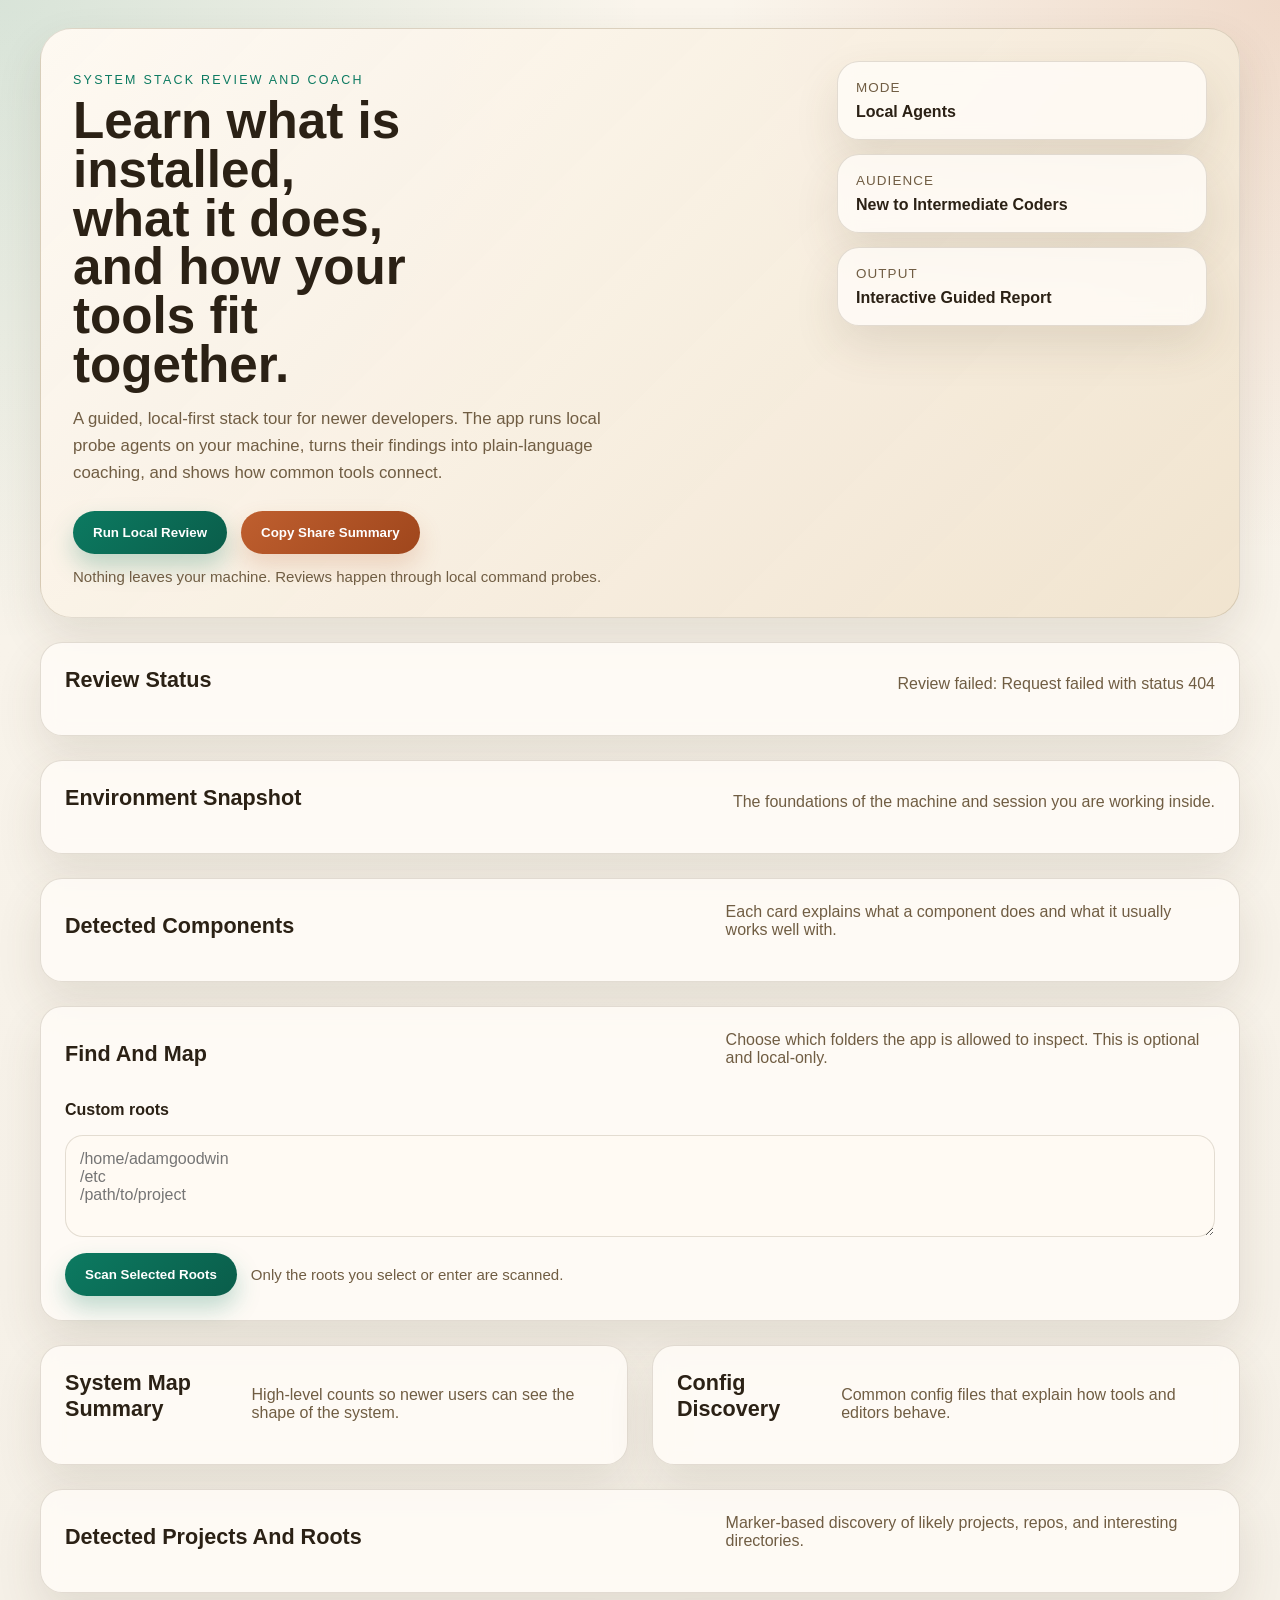
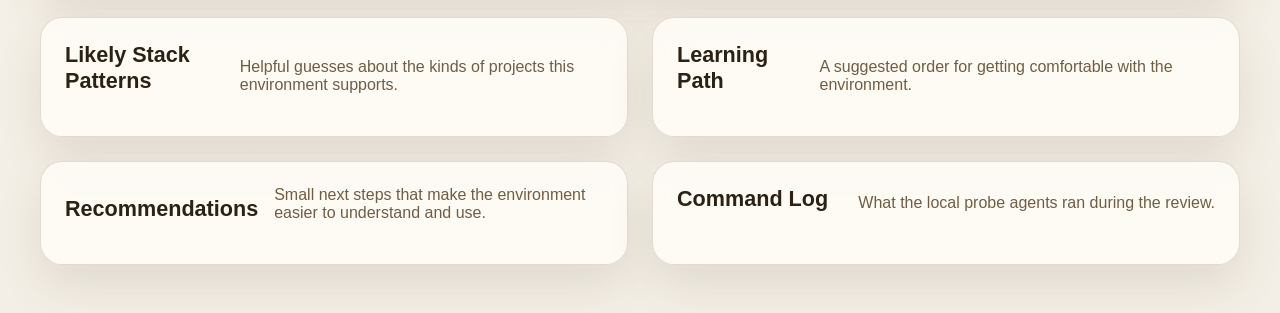
==== src/stack_review_coach/web/index.html @ 3c6cb056 "Build system stack review desktop app" ====
<!DOCTYPE html>
<html lang="en">
  <head>
    <meta charset="UTF-8" />
    <meta name="viewport" content="width=device-width, initial-scale=1.0" />
    <title>System Stack Review and Coach</title>
    <link rel="stylesheet" href="styles.css" />
  </head>
  <body>
    <div class="page-shell">
      <header class="hero">
        <div class="hero-copy">
          <p class="eyebrow">System Stack Review and Coach</p>
          <h1>Learn what is installed, what it does, and how your tools fit together.</h1>
          <p class="lede">
            A guided, local-first stack tour for newer developers. The app runs local probe agents on your machine,
            turns their findings into plain-language coaching, and shows how common tools connect.
          </p>
          <div class="hero-actions">
            <button id="runReviewButton">Run Local Review</button>
            <button id="shareSummaryButton" class="secondary-button">Copy Share Summary</button>
            <span class="subtle">Nothing leaves your machine. Reviews happen through local command probes.</span>
          </div>
        </div>
        <div class="hero-panel">
          <div class="metric-card">
            <span class="metric-label">Mode</span>
            <strong>Local Agents</strong>
          </div>
          <div class="metric-card">
            <span class="metric-label">Audience</span>
            <strong>New to Intermediate Coders</strong>
          </div>
          <div class="metric-card">
            <span class="metric-label">Output</span>
            <strong>Interactive Guided Report</strong>
          </div>
        </div>
      </header>

      <main>
        <section class="panel summary-panel">
          <div class="panel-header">
            <h2>Review Status</h2>
            <p id="statusText">Ready to inspect your environment.</p>
          </div>
          <div id="summaryGrid" class="summary-grid"></div>
        </section>

        <section class="panel">
          <div class="panel-header">
            <h2>Environment Snapshot</h2>
            <p>The foundations of the machine and session you are working inside.</p>
          </div>
          <div id="environmentGrid" class="data-grid"></div>
        </section>

        <section class="panel">
          <div class="panel-header">
            <h2>Detected Components</h2>
            <p>Each card explains what a component does and what it usually works well with.</p>
          </div>
          <div id="componentGrid" class="component-grid"></div>
        </section>

        <section class="panel">
          <div class="panel-header">
            <h2>Find And Map</h2>
            <p>Choose which folders the app is allowed to inspect. This is optional and local-only.</p>
          </div>
          <div class="scan-controls">
            <div id="suggestedRoots" class="chip-list"></div>
            <label class="input-label" for="customRootsInput">Custom roots</label>
            <textarea
              id="customRootsInput"
              rows="4"
              placeholder="/home/adamgoodwin&#10;/etc&#10;/path/to/project"
            ></textarea>
            <div class="scan-actions">
              <button id="runMapButton">Scan Selected Roots</button>
              <span class="subtle">Only the roots you select or enter are scanned.</span>
            </div>
          </div>
        </section>

        <section class="two-up">
          <section class="panel">
            <div class="panel-header">
              <h2>System Map Summary</h2>
              <p>High-level counts so newer users can see the shape of the system.</p>
            </div>
            <div id="mapSummaryGrid" class="summary-grid"></div>
            <ul id="mapTeachingNotes" class="text-list"></ul>
          </section>

          <section class="panel">
            <div class="panel-header">
              <h2>Config Discovery</h2>
              <p>Common config files that explain how tools and editors behave.</p>
            </div>
            <div id="configGrid" class="stack-list"></div>
          </section>
        </section>

        <section class="panel">
          <div class="panel-header">
            <h2>Detected Projects And Roots</h2>
            <p>Marker-based discovery of likely projects, repos, and interesting directories.</p>
          </div>
          <div id="scanResults" class="stack-list"></div>
        </section>

        <section class="two-up">
          <section class="panel">
            <div class="panel-header">
              <h2>Likely Stack Patterns</h2>
              <p>Helpful guesses about the kinds of projects this environment supports.</p>
            </div>
            <div id="stackMatches" class="stack-list"></div>
          </section>

          <section class="panel">
            <div class="panel-header">
              <h2>Learning Path</h2>
              <p>A suggested order for getting comfortable with the environment.</p>
            </div>
            <ol id="learningPath" class="learning-list"></ol>
          </section>
        </section>

        <section class="two-up">
          <section class="panel">
            <div class="panel-header">
              <h2>Recommendations</h2>
              <p>Small next steps that make the environment easier to understand and use.</p>
            </div>
            <ul id="recommendations" class="text-list"></ul>
          </section>

          <section class="panel">
            <div class="panel-header">
              <h2>Command Log</h2>
              <p>What the local probe agents ran during the review.</p>
            </div>
            <div id="commandLog" class="command-log"></div>
          </section>
        </section>
      </main>
    </div>

    <template id="componentTemplate">
      <article class="component-card">
        <div class="component-topline">
          <span class="pill category"></span>
          <span class="version"></span>
        </div>
        <h3 class="title"></h3>
        <p class="role"></p>
        <p class="path"></p>
        <div class="pairs"></div>
        <p class="tip"></p>
      </article>
    </template>

    <script src="app.js" defer></script>
  </body>
</html>
---- src/stack_review_coach/web/styles.css ----
:root {
  --bg: #f4efe6;
  --bg-strong: #efe2cc;
  --panel: rgba(255, 252, 247, 0.84);
  --panel-strong: #fffaf3;
  --line: rgba(84, 62, 34, 0.16);
  --text: #2b2115;
  --muted: #705d43;
  --accent: #0c7a61;
  --accent-2: #bf5f2f;
  --shadow: 0 20px 45px rgba(86, 67, 39, 0.12);
  --radius: 22px;
}

* {
  box-sizing: border-box;
}

body {
  margin: 0;
  font-family: "IBM Plex Sans", "Segoe UI", sans-serif;
  color: var(--text);
  background:
    radial-gradient(circle at top left, rgba(12, 122, 97, 0.14), transparent 28%),
    radial-gradient(circle at top right, rgba(191, 95, 47, 0.18), transparent 24%),
    linear-gradient(180deg, #faf5ec 0%, var(--bg) 100%);
  min-height: 100vh;
}

.page-shell {
  width: min(1200px, calc(100% - 32px));
  margin: 0 auto;
  padding: 28px 0 48px;
}

.hero {
  display: grid;
  grid-template-columns: 2fr 1fr;
  gap: 24px;
  background: linear-gradient(135deg, rgba(255, 250, 243, 0.95), rgba(239, 226, 204, 0.9));
  border: 1px solid var(--line);
  border-radius: 32px;
  box-shadow: var(--shadow);
  padding: 32px;
}

.eyebrow {
  letter-spacing: 0.18em;
  text-transform: uppercase;
  font-size: 0.78rem;
  color: var(--accent);
  margin-bottom: 10px;
}

h1,
h2,
h3,
strong {
  font-family: "Space Grotesk", "Avenir Next", sans-serif;
}

h1 {
  margin: 0;
  font-size: clamp(2.3rem, 4vw, 4.6rem);
  line-height: 0.95;
  max-width: 12ch;
}

.lede {
  max-width: 58ch;
  color: var(--muted);
  font-size: 1.05rem;
  line-height: 1.6;
}

.hero-actions {
  display: flex;
  flex-wrap: wrap;
  gap: 14px;
  align-items: center;
  margin-top: 24px;
}

button {
  border: 0;
  border-radius: 999px;
  padding: 14px 20px;
  background: linear-gradient(135deg, var(--accent), #0a5d4a);
  color: white;
  font-weight: 700;
  cursor: pointer;
  box-shadow: 0 12px 24px rgba(12, 122, 97, 0.26);
}

.secondary-button {
  background: linear-gradient(135deg, var(--accent-2), #9f461c);
  box-shadow: 0 12px 24px rgba(191, 95, 47, 0.2);
}

button:disabled {
  opacity: 0.7;
  cursor: progress;
}

.subtle {
  color: var(--muted);
  font-size: 0.94rem;
}

.hero-panel {
  display: grid;
  gap: 14px;
  align-content: start;
}

.metric-card,
.panel,
.summary-card,
.data-card,
.component-card,
.stack-card,
.command-entry {
  background: var(--panel);
  backdrop-filter: blur(10px);
  border: 1px solid var(--line);
  border-radius: var(--radius);
  box-shadow: var(--shadow);
}

.metric-card {
  padding: 18px;
}

.metric-label,
.summary-label {
  display: block;
  font-size: 0.84rem;
  text-transform: uppercase;
  letter-spacing: 0.08em;
  color: var(--muted);
  margin-bottom: 8px;
}

main {
  margin-top: 24px;
  display: grid;
  gap: 24px;
}

.panel {
  padding: 24px;
}

.panel-header {
  display: flex;
  justify-content: space-between;
  align-items: end;
  gap: 16px;
  margin-bottom: 18px;
}

.panel-header h2 {
  margin: 0;
  font-size: 1.35rem;
}

.panel-header p {
  margin: 0;
  color: var(--muted);
  max-width: 55ch;
}

.summary-grid,
.data-grid,
.component-grid {
  display: grid;
  gap: 16px;
}

.summary-grid {
  grid-template-columns: repeat(auto-fit, minmax(180px, 1fr));
}

.summary-card,
.data-card,
.component-card {
  padding: 18px;
}

.data-grid {
  grid-template-columns: repeat(auto-fit, minmax(180px, 1fr));
}

.data-card span {
  display: block;
  color: var(--muted);
  text-transform: capitalize;
  margin-bottom: 8px;
}

.component-grid {
  grid-template-columns: repeat(auto-fit, minmax(260px, 1fr));
}

.component-topline,
.stack-topline {
  display: flex;
  justify-content: space-between;
  gap: 12px;
  align-items: center;
  margin-bottom: 12px;
}

.pill {
  display: inline-flex;
  align-items: center;
  border-radius: 999px;
  padding: 6px 10px;
  background: rgba(12, 122, 97, 0.12);
  color: var(--accent);
  font-size: 0.82rem;
  font-weight: 700;
}

.confidence {
  background: rgba(191, 95, 47, 0.12);
  color: var(--accent-2);
}

.title {
  margin: 0 0 10px;
  font-size: 1.16rem;
}

.role,
.path,
.tip,
.stack-card p {
  color: var(--muted);
  line-height: 1.55;
}

.pairs {
  font-size: 0.94rem;
  margin: 14px 0;
}

.two-up {
  display: grid;
  grid-template-columns: 1fr 1fr;
  gap: 24px;
}

.learning-list,
.text-list {
  margin: 0;
  padding-left: 20px;
  display: grid;
  gap: 12px;
}

.stack-list,
.command-log {
  display: grid;
  gap: 14px;
}

.scan-controls {
  display: grid;
  gap: 16px;
}

.chip-list {
  display: flex;
  flex-wrap: wrap;
  gap: 10px;
}

.chip-option {
  display: inline-flex;
  gap: 8px;
  align-items: center;
  padding: 10px 14px;
  border-radius: 999px;
  background: rgba(12, 122, 97, 0.08);
  border: 1px solid rgba(12, 122, 97, 0.18);
  color: var(--text);
  cursor: pointer;
}

.chip-option input {
  accent-color: var(--accent);
}

.input-label {
  font-weight: 700;
}

textarea {
  width: 100%;
  border-radius: 18px;
  border: 1px solid var(--line);
  background: var(--panel-strong);
  padding: 14px;
  font: inherit;
  color: var(--text);
  resize: vertical;
}

.scan-actions {
  display: flex;
  flex-wrap: wrap;
  align-items: center;
  gap: 14px;
}

.stack-card,
.command-entry {
  padding: 18px;
}

.command-entry code {
  display: block;
  margin-bottom: 8px;
  font-size: 0.92rem;
}

.command-entry span {
  margin-right: 12px;
  color: var(--muted);
  font-size: 0.9rem;
}

.command-entry p {
  margin: 12px 0 0;
  color: var(--text);
  white-space: pre-wrap;
}

.compact-list {
  gap: 10px;
}

.compact-list li {
  line-height: 1.5;
}

@media (max-width: 900px) {
  .hero,
  .two-up {
    grid-template-columns: 1fr;
  }

  .panel-header {
    align-items: start;
    flex-direction: column;
  }
}
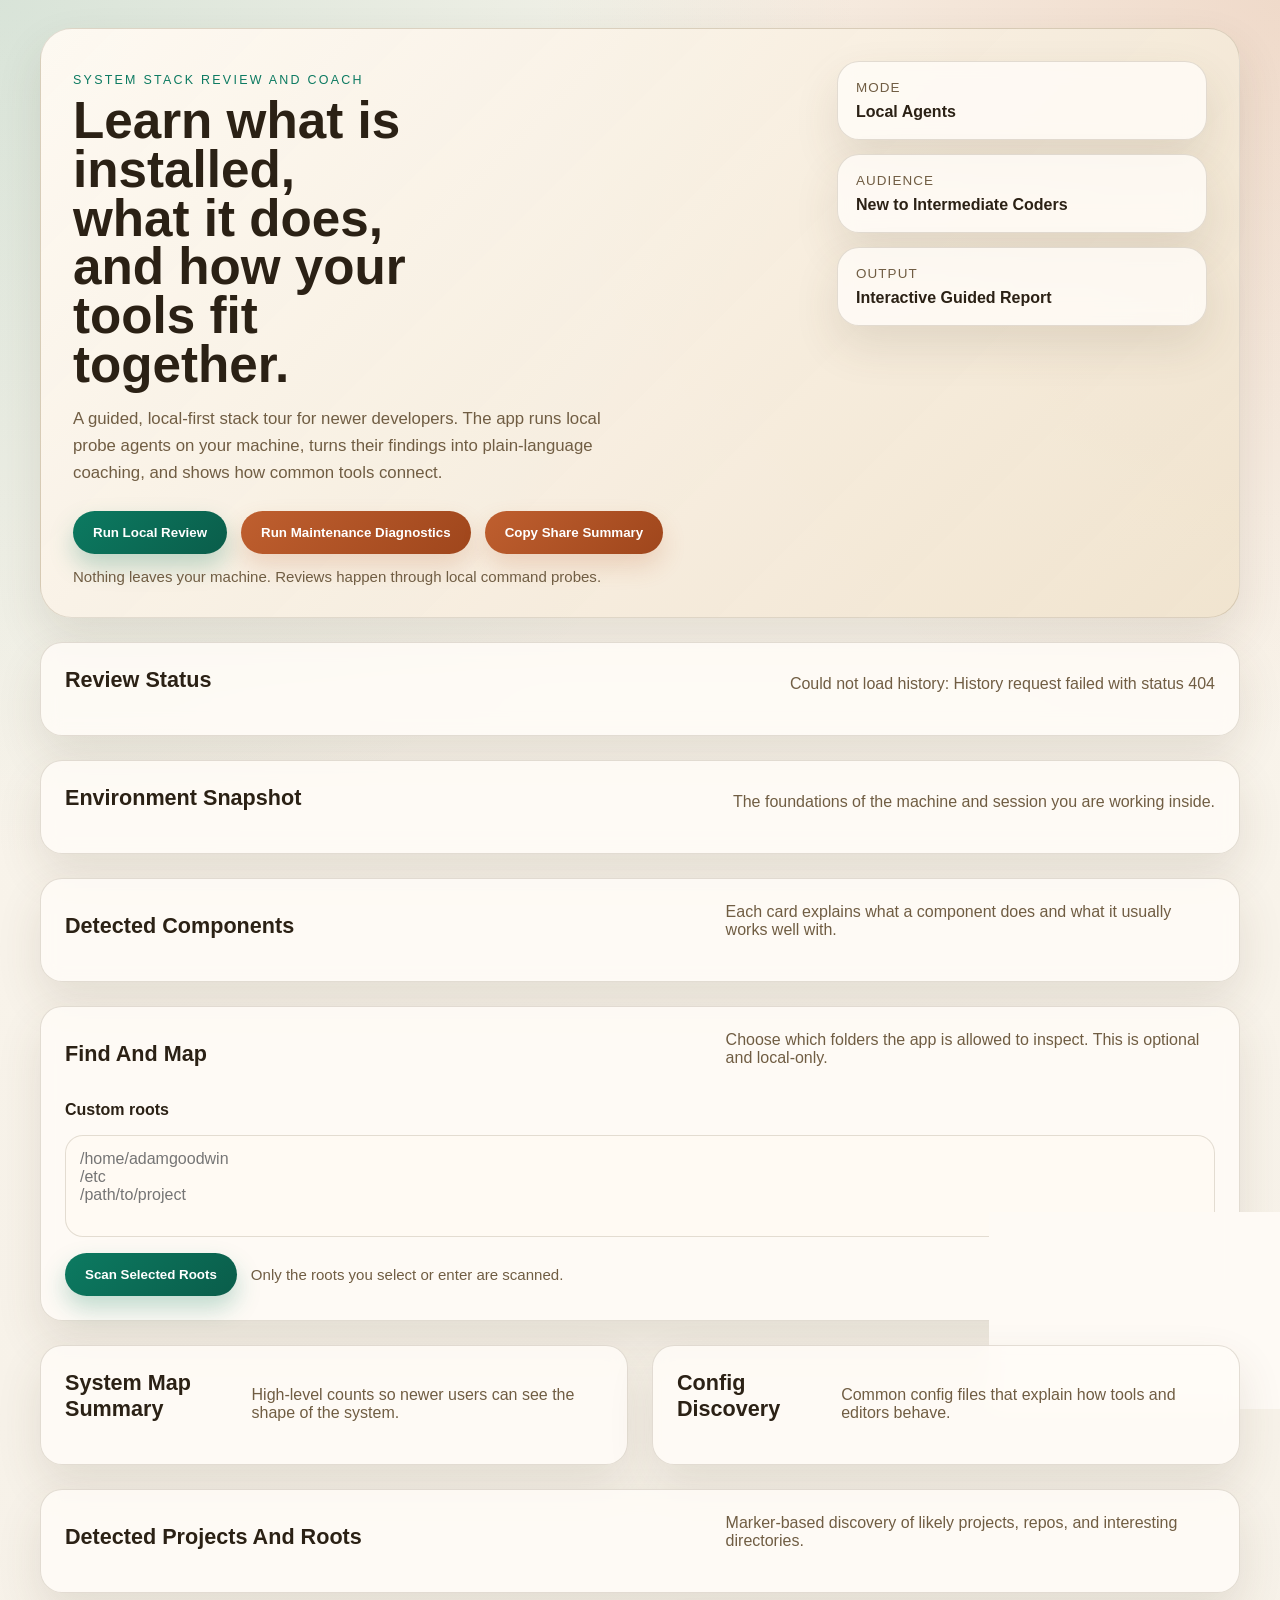
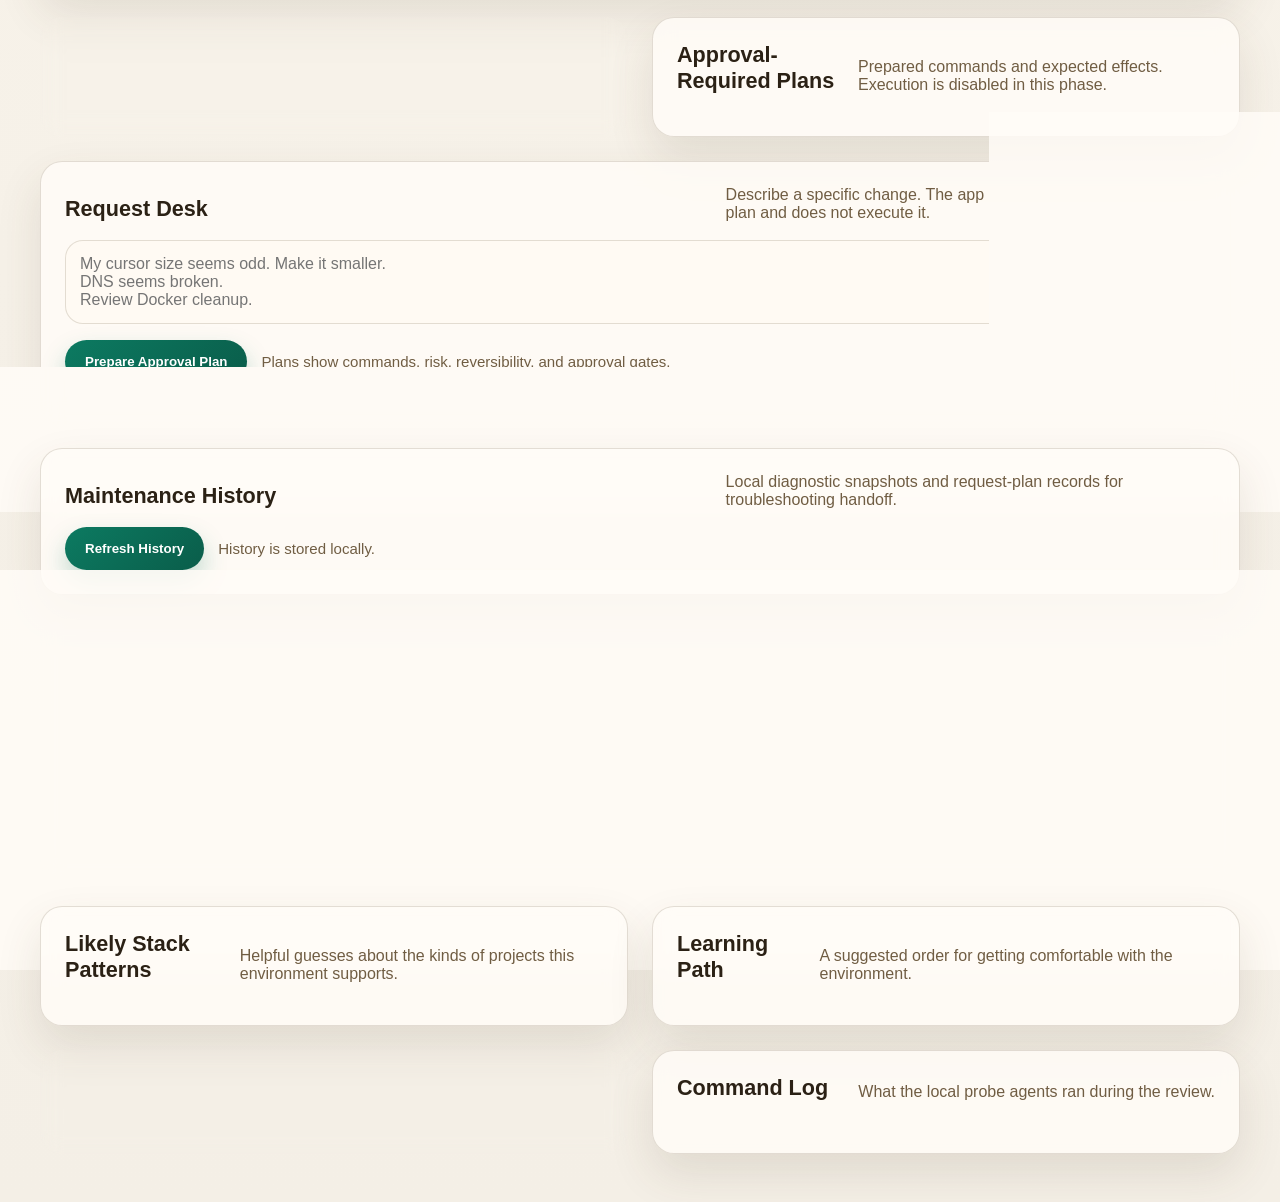
==== commit 0dab3008: "Expand request desk and add maintenance history" ====
--- a/src/stack_review_coach/web/index.html
+++ b/src/stack_review_coach/web/index.html
@@ -18,6 +18,7 @@
           </p>
           <div class="hero-actions">
             <button id="runReviewButton">Run Local Review</button>
+            <button id="runMaintenanceButton" class="secondary-button">Run Maintenance Diagnostics</button>
             <button id="shareSummaryButton" class="secondary-button">Copy Share Summary</button>
             <span class="subtle">Nothing leaves your machine. Reviews happen through local command probes.</span>
           </div>
@@ -108,6 +109,76 @@
             <p>Marker-based discovery of likely projects, repos, and interesting directories.</p>
           </div>
           <div id="scanResults" class="stack-list"></div>
+        </section>
+
+        <section class="two-up">
+          <section class="panel">
+            <div class="panel-header">
+              <h2>Maintenance Diagnostics</h2>
+              <p>Read-only health checks, ranked findings, and troubleshooting evidence.</p>
+            </div>
+            <div id="maintenanceSummaryGrid" class="summary-grid"></div>
+            <div id="maintenanceFindings" class="stack-list"></div>
+          </section>
+
+          <section class="panel">
+            <div class="panel-header">
+              <h2>Approval-Required Plans</h2>
+              <p>Prepared commands and expected effects. Execution is disabled in this phase.</p>
+            </div>
+            <div id="maintenancePlans" class="stack-list"></div>
+          </section>
+        </section>
+
+        <section class="panel">
+          <div class="panel-header">
+            <h2>Request Desk</h2>
+            <p>Describe a specific change. The app prepares an approval-required plan and does not execute it.</p>
+          </div>
+          <div class="scan-controls">
+            <textarea
+              id="requestInput"
+              rows="3"
+              placeholder="My cursor size seems odd. Make it smaller.&#10;DNS seems broken.&#10;Review Docker cleanup."
+            ></textarea>
+            <div class="scan-actions">
+              <button id="prepareRequestButton">Prepare Approval Plan</button>
+              <span class="subtle">Plans show commands, risk, reversibility, and approval gates.</span>
+            </div>
+            <div id="requestPlan" class="stack-list"></div>
+          </div>
+        </section>
+
+        <section class="panel">
+          <div class="panel-header">
+            <h2>Maintenance History</h2>
+            <p>Local diagnostic snapshots and request-plan records for troubleshooting handoff.</p>
+          </div>
+          <div class="scan-actions">
+            <button id="refreshHistoryButton">Refresh History</button>
+            <span id="historyPath" class="subtle">History is stored locally.</span>
+          </div>
+          <div id="historyLessons" class="stack-list"></div>
+          <div id="historyRecords" class="command-log"></div>
+        </section>
+
+        <section class="panel">
+          <div class="panel-header">
+            <h2>Coach Chat</h2>
+            <p>Ask follow-up questions using the local model and current review, map, maintenance, and request-plan context.</p>
+          </div>
+          <div class="scan-controls">
+            <textarea
+              id="coachQuestionInput"
+              rows="3"
+              placeholder="What should I check before changing my cursor size?"
+            ></textarea>
+            <div class="scan-actions">
+              <button id="askCoachButton">Ask Local AI</button>
+              <span class="subtle">Answers stay local through Ollama when it is available.</span>
+            </div>
+            <div id="coachConversation" class="command-log"></div>
+          </div>
         </section>
 
         <section class="two-up">
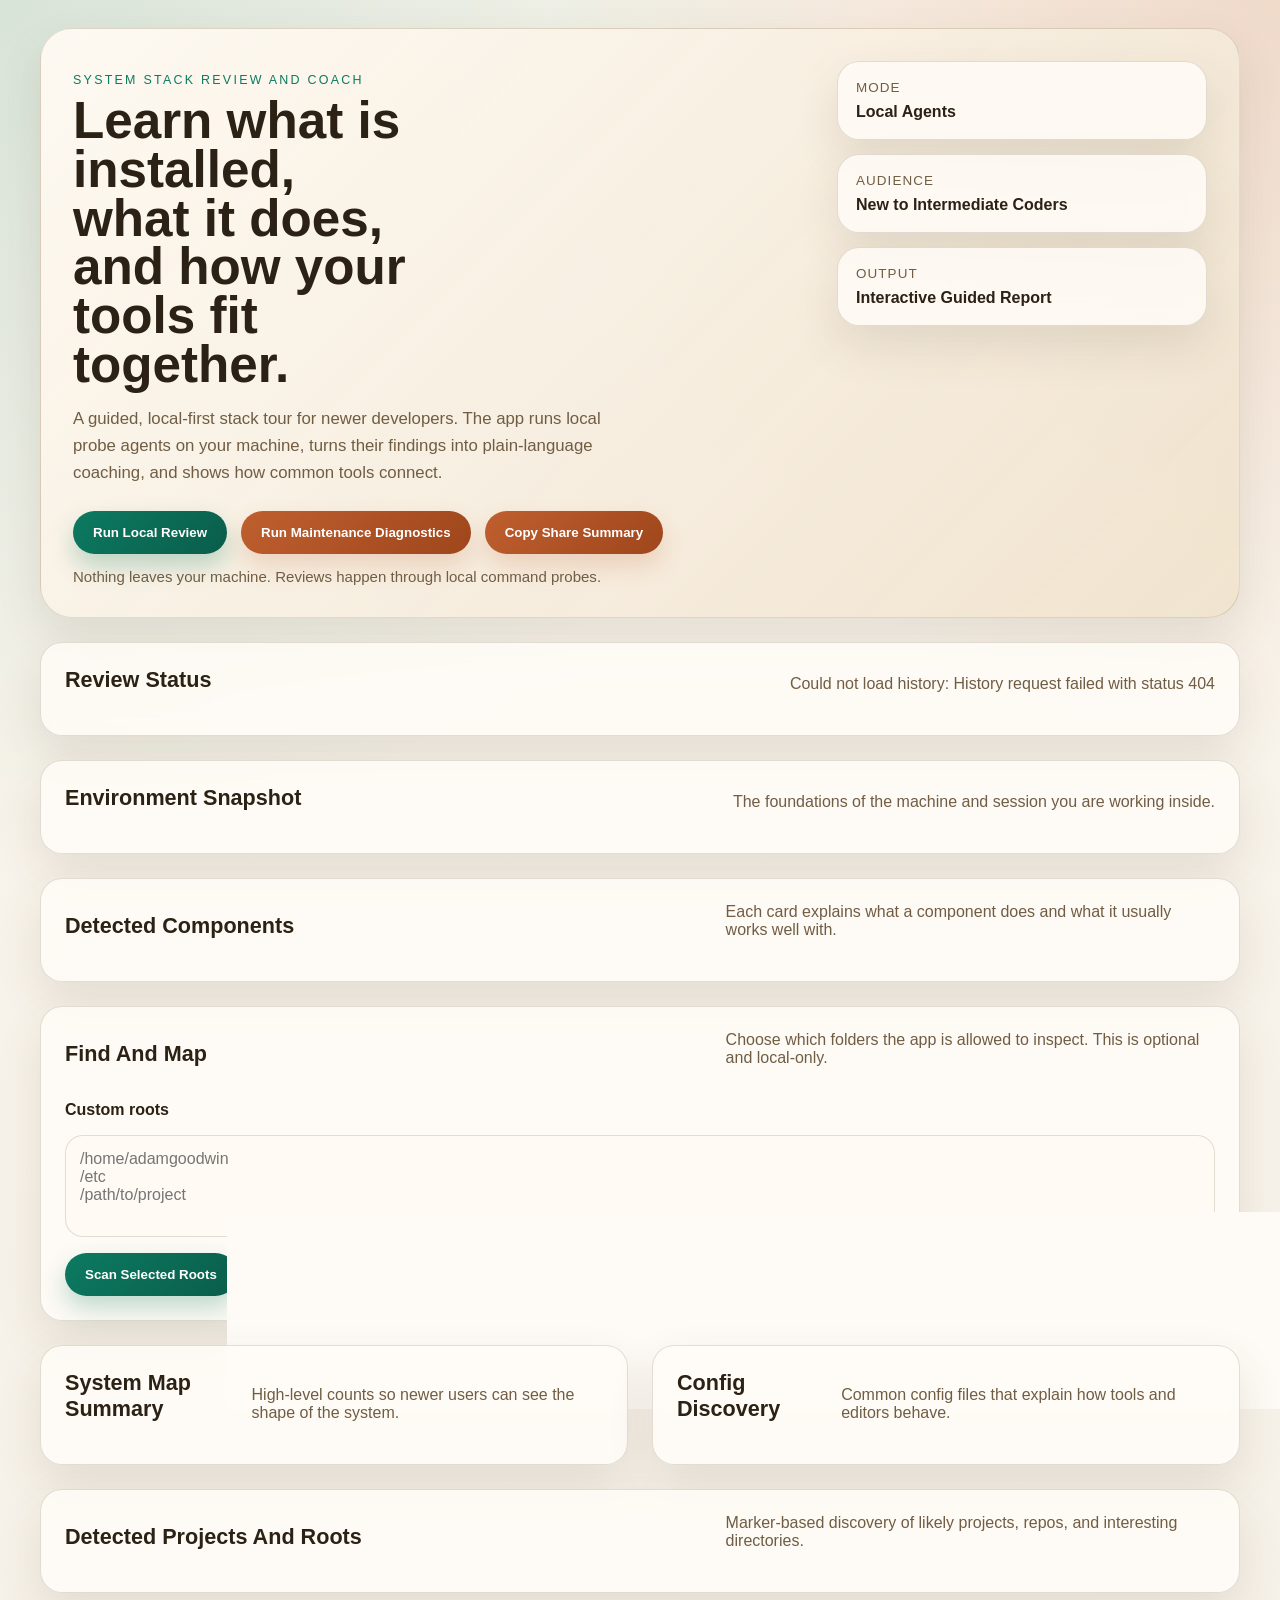
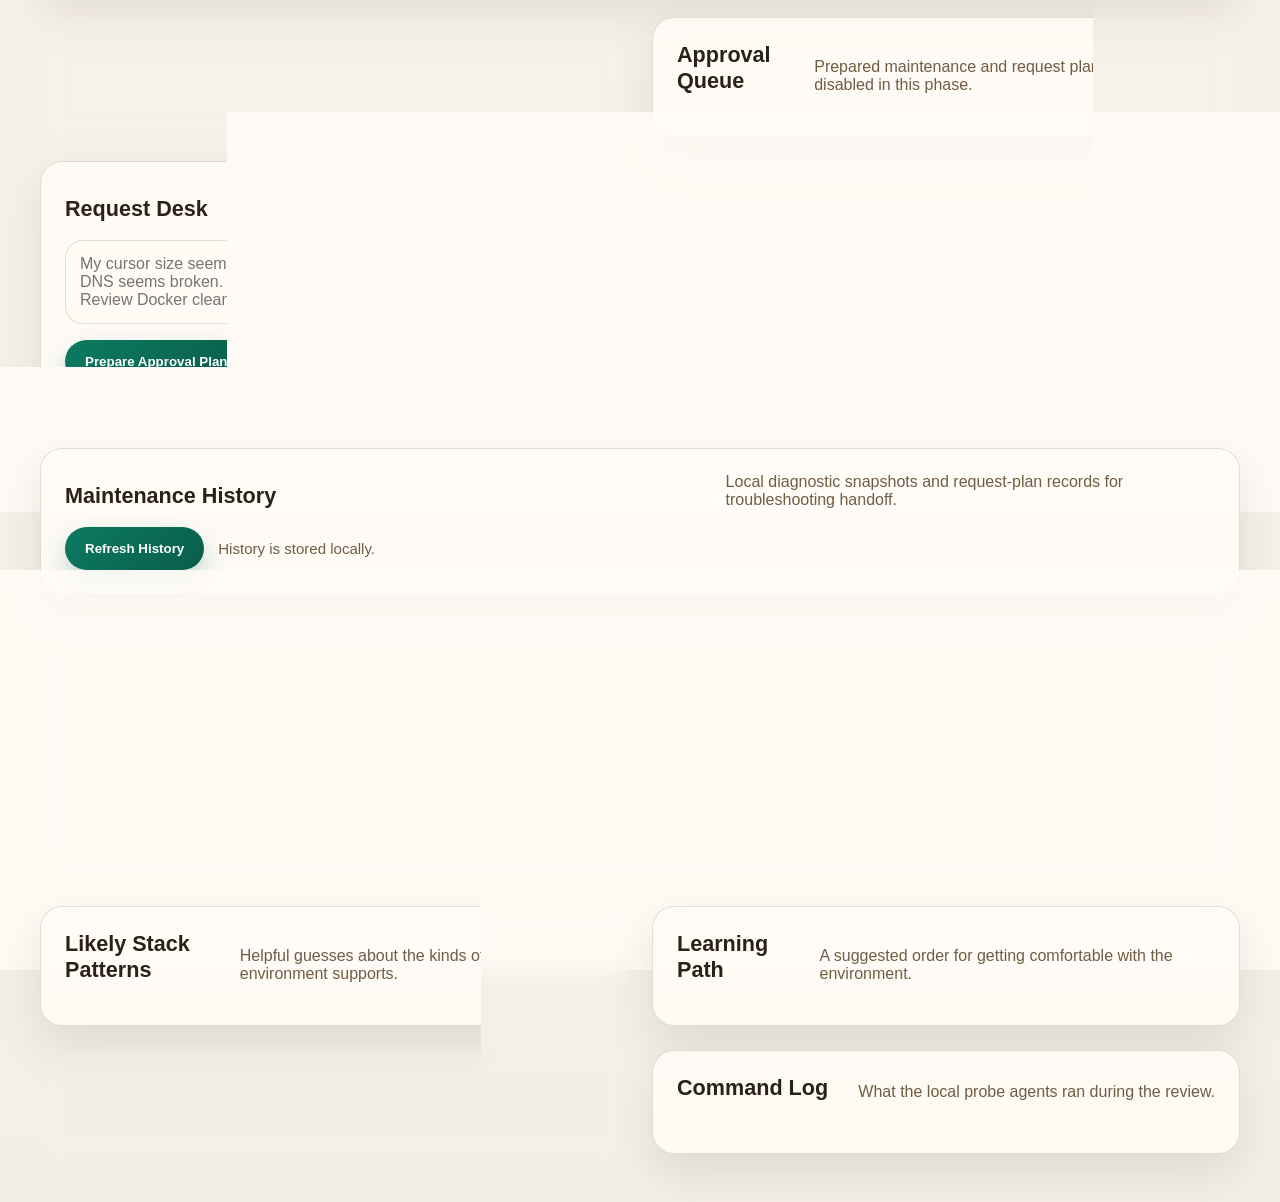
==== commit 594397bc: "Separate UX surfaces and add packaging guides" ====
--- a/src/stack_review_coach/web/index.html
+++ b/src/stack_review_coach/web/index.html
@@ -123,8 +123,8 @@
 
           <section class="panel">
             <div class="panel-header">
-              <h2>Approval-Required Plans</h2>
-              <p>Prepared commands and expected effects. Execution is disabled in this phase.</p>
+              <h2>Approval Queue</h2>
+              <p>Prepared maintenance and request plans. Execution is disabled in this phase.</p>
             </div>
             <div id="maintenancePlans" class="stack-list"></div>
           </section>
@@ -158,6 +158,7 @@
             <button id="refreshHistoryButton">Refresh History</button>
             <span id="historyPath" class="subtle">History is stored locally.</span>
           </div>
+          <div id="historyChanges" class="stack-list"></div>
           <div id="historyLessons" class="stack-list"></div>
           <div id="historyRecords" class="command-log"></div>
         </section>
